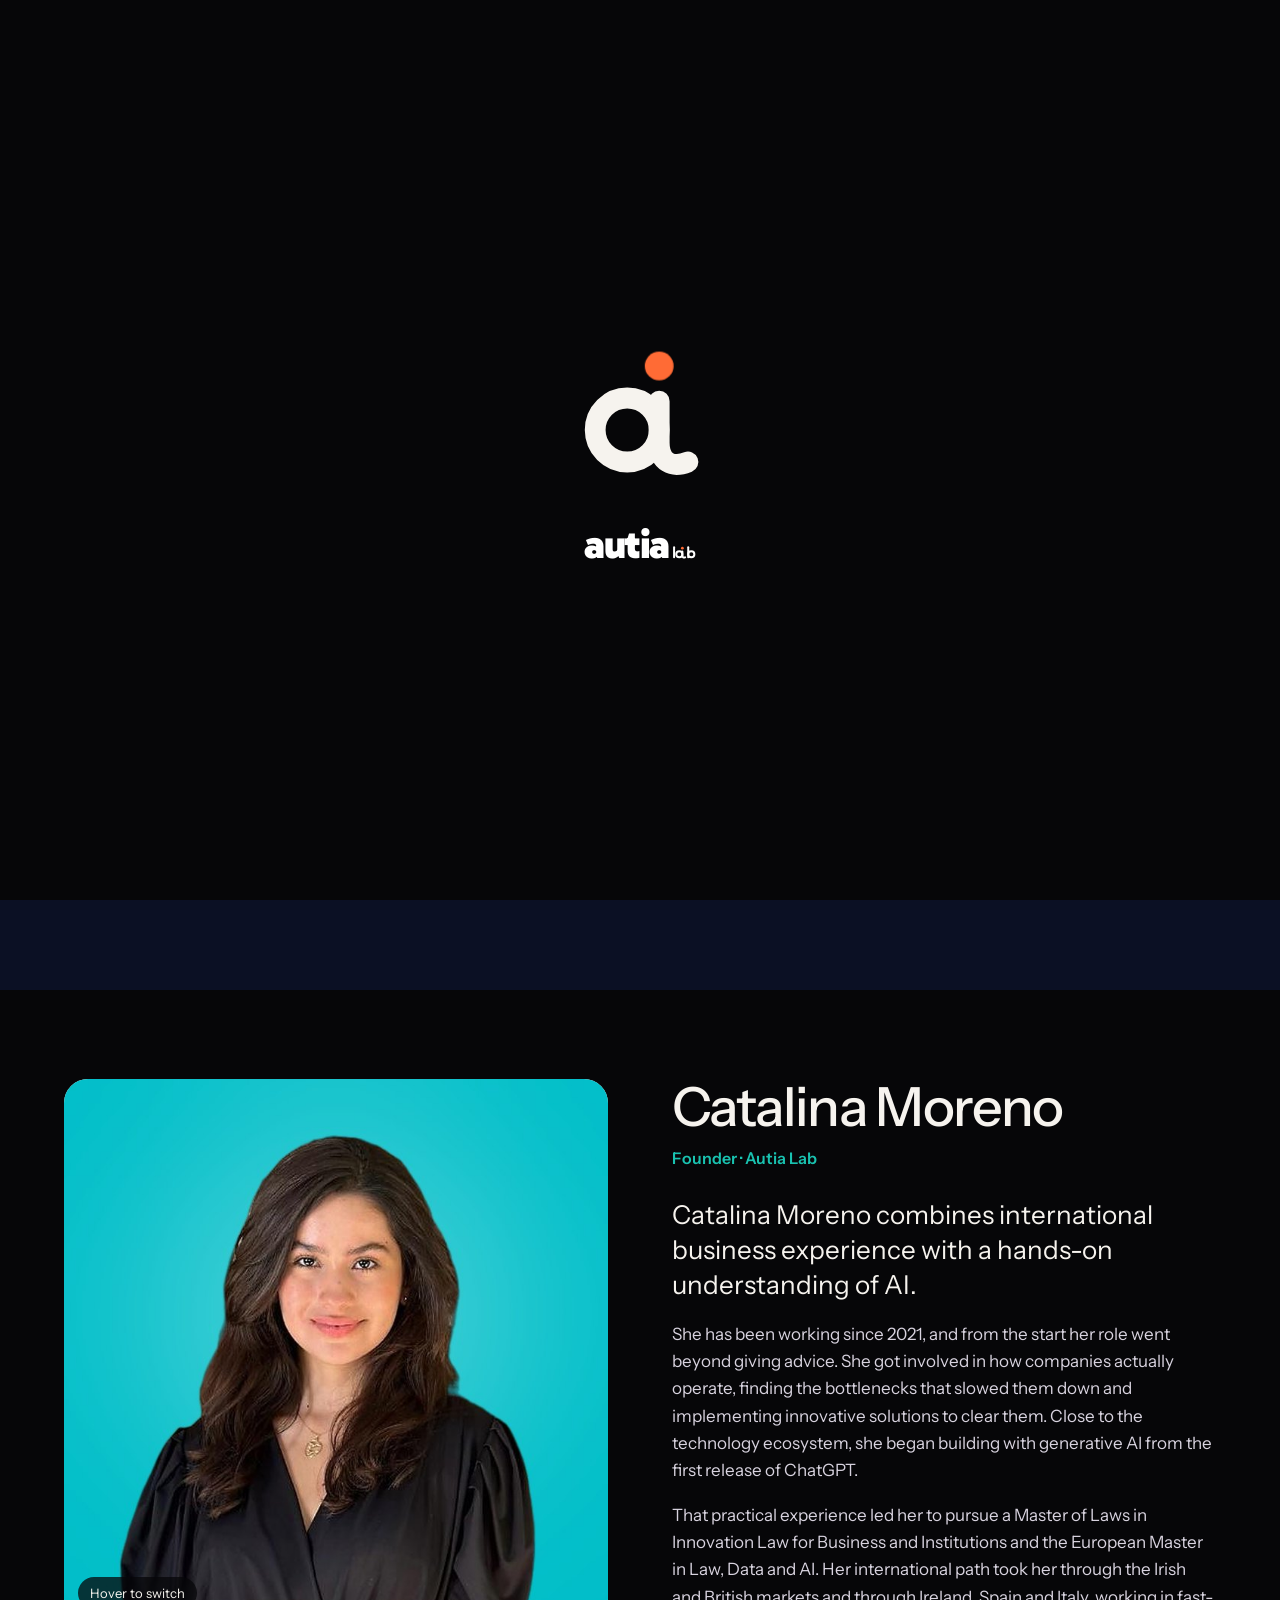
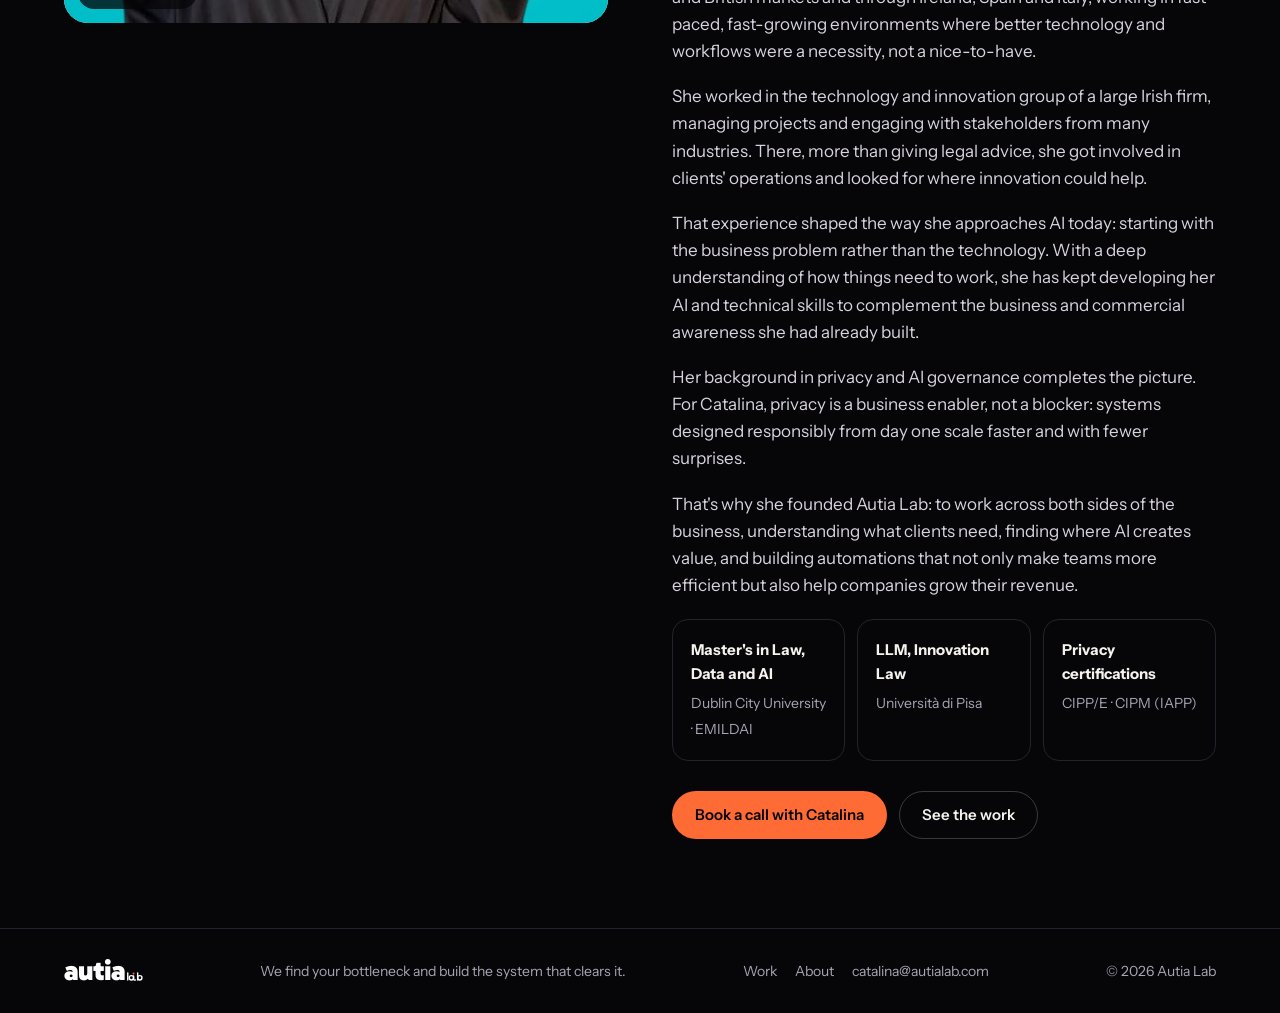
==== about.html @ fc1cb77a "Autia Lab site v2: EN/ES, intro animation, About, Work with 7 demos, testimonials Co-Authored-By: Cl" ====
<!DOCTYPE html>
<html lang="en" data-title-en="About · Autia Lab" data-title-es="Nosotros · Autia Lab">
<head>
<meta charset="utf-8">
<meta name="viewport" content="width=device-width, initial-scale=1">
<title>About · Autia Lab</title>
<meta name="description" content="Catalina Moreno founded Autia Lab to combine business strategy, AI and privacy into systems that help companies operate and grow.">
<meta property="og:title" content="About · Autia Lab"><meta property="og:description" content="Catalina Moreno founded Autia Lab to combine business strategy, AI and privacy into systems that help companies operate and grow."><meta property="og:image" content="https://autialab.com/assets/og.jpg">
<link rel="icon" href="data:image/svg+xml,%3Csvg xmlns='http://www.w3.org/2000/svg' viewBox='0 0 100 100'%3E%3Crect width='100' height='100' rx='22' fill='%23060608'/%3E%3Ccircle cx='42' cy='60' r='20' fill='none' stroke='white' stroke-width='13'/%3E%3Cpath d='M62 42V68C62 80 70 84 80 80' fill='none' stroke='white' stroke-width='13' stroke-linecap='round'/%3E%3Ccircle cx='62' cy='20' r='9' fill='%23FF6B35'/%3E%3C/svg%3E">
<link rel="preconnect" href="https://fonts.googleapis.com"><link rel="preconnect" href="https://fonts.gstatic.com" crossorigin>
<link href="https://fonts.googleapis.com/css2?family=Gabarito:wght@900&family=Instrument+Sans:wght@400;500;600;700&family=Instrument+Serif:ital@0;1&display=swap" rel="stylesheet">
<link rel="stylesheet" href="assets/site.css?v=2">
</head>
<body>
<div id="intro" aria-hidden="true"><div><svg class="iso" viewBox="0 0 100 100" aria-hidden="true"><circle cx="42" cy="60" r="20" fill="none" stroke="#F6F3EE" stroke-width="13"/><path d="M62 42V68C62 80 70 84 80 80" fill="none" stroke="#F6F3EE" stroke-width="13" stroke-linecap="round"/><circle class="node" cx="62" cy="20" r="9" fill="#FF6B35"/></svg><div class="word"><span class="logo" style="font-size:40px">autia<svg viewBox="0 6 148 84" fill="none" stroke-width="13" stroke-linecap="round" aria-hidden="true"><path d="M7 14V80" stroke="currentColor"/><circle cx="41" cy="60" r="20" stroke="currentColor"/><path d="M61 42V68C61 80 69 84 79 80" stroke="currentColor"/><circle cx="61" cy="20" r="9" fill="#FF6B35" stroke="none"/><path d="M99 14V80" stroke="currentColor"/><circle cx="119" cy="60" r="20" stroke="currentColor"/></svg></span></div></div></div>
<div id="chooser" role="dialog" aria-modal="true" aria-labelledby="chT"><div class="choose"><h2 id="chT">Choose your language</h2><p>Elige tu idioma</p><button type="button" data-set="en">English</button><button type="button" data-set="es">Español</button></div></div>
<nav class="top" aria-label="Main"><div class="nav">
<a class="logo" href="index.html" aria-label="Autia Lab home">autia<svg viewBox="0 6 148 84" fill="none" stroke-width="13" stroke-linecap="round" aria-hidden="true"><path d="M7 14V80" stroke="currentColor"/><circle cx="41" cy="60" r="20" stroke="currentColor"/><path d="M61 42V68C61 80 69 84 79 80" stroke="currentColor"/><circle cx="61" cy="20" r="9" fill="#FF6B35" stroke="none"/><path d="M99 14V80" stroke="currentColor"/><circle cx="119" cy="60" r="20" stroke="currentColor"/></svg></a>
<div class="links" id="links">
<a href="work.html"><span data-l="en">Work</span><span data-l="es">Casos</span></a>
<a href="index.html#services"><span data-l="en">Services</span><span data-l="es">Servicios</span></a>
<a href="index.html#process"><span data-l="en">Process</span><span data-l="es">Proceso</span></a>
<a href="about.html" aria-current="page"><span data-l="en">About</span><span data-l="es">Nosotros</span></a>
</div>
<div class="lang" role="group" aria-label="Language"><button type="button" data-set="en" aria-pressed="true">EN</button><button type="button" data-set="es" aria-pressed="false">ES</button></div>
<a class="btn pri" href="index.html#contact" data-book><span data-l="en">Book a call</span><span data-l="es">Agenda una llamada</span></a>
<button class="menu" id="menu" aria-expanded="false" aria-controls="links">Menu</button>
</div></nav>
<header class="band hero" style="padding-bottom:clamp(56px,7vw,110px)">
  <div class="glow" style="opacity:.6"></div><div class="grain"></div>
  <div class="wrap">
    <h1 style="max-width:16ch"><span data-l="en">An intelligent systems <em>studio.</em></span><span data-l="es">Un estudio de sistemas <em>inteligentes.</em></span></h1>
    <div class="tgrid" style="margin-top:40px">
      <p class="lead" style="color:#d8d3df;font-size:19px" data-l="en">Autia Lab helps businesses redesign and scale the way they operate. We identify operational friction, rethink existing processes, and build AI-powered systems that connect people, data, tools and workflows into a better way of working.</p>
      <p class="lead" style="color:#d8d3df;font-size:19px" data-l="es">Autia Lab ayuda a las empresas a rediseñar y escalar su forma de operar. Identificamos la fricción operativa, repensamos los procesos existentes y construimos sistemas con IA que conectan personas, datos, herramientas y procesos en una mejor forma de trabajar.</p>
      <p class="lead" style="font-size:19px" data-l="en">From intelligent agents and workflow automation to data systems and operational infrastructure, we build technology that doesn't just automate tasks. It creates new capacity for businesses to grow.</p>
      <p class="lead" style="font-size:19px" data-l="es">Desde agentes inteligentes y automatización de procesos hasta sistemas de datos e infraestructura operativa, construimos tecnología que no solo automatiza tareas: crea nueva capacidad para que las empresas crezcan.</p>
    </div>
  </div>
</header>

<section class="band trust" aria-labelledby="vt">
  <div class="wrap tgrid" style="align-items:center">
    <h2 id="vt"><span data-l="en">Our <em>vision.</em></span><span data-l="es">Nuestra <em>visión.</em></span></h2>
    <div class="bio" style="color:#d8d3df">
      <p data-l="en">We envision a world where technology doesn't add complexity to business, but removes it.</p>
      <p data-l="es">Imaginamos un mundo donde la tecnología no le agrega complejidad a los negocios, sino que se la quita.</p>
      <p data-l="en">Where repetitive work is handled intelligently, information flows where it's needed, decisions are supported by better systems, and businesses grow without being held back by operational friction. Autia Lab exists to make that future tangible, one business at a time.</p>
      <p data-l="es">Donde el trabajo repetitivo se resuelve de forma inteligente, la información llega a donde se necesita, las decisiones se apoyan en mejores sistemas y las empresas crecen sin que la fricción operativa las frene. Autia Lab existe para hacer ese futuro tangible, una empresa a la vez.</p>
    </div>
  </div>
</section>

<section class="band" aria-labelledby="ct">
  <div class="wrap about2">
    <div class="pin">
      <figure class="portrait" style="margin:0"><img class="ph" src="assets/catalina-photo.jpg" alt="Catalina Moreno, founder of Autia Lab" width="720" height="720"><img class="ht" src="assets/catalina-halftone.jpg" alt="" width="720" height="720"><figcaption data-l="en">Hover to switch</figcaption><figcaption data-l="es">Pasa el cursor</figcaption></figure>
    </div>
    <div>
      <h2 id="ct">Catalina Moreno</h2>
      <p class="role" data-l="en">Founder · Autia Lab</p><p class="role" data-l="es">Fundadora · Autia Lab</p>
      <div class="bio" data-l="en">
        <p>Catalina Moreno combines international business experience with a hands-on understanding of AI.</p>
        <p>She has been working since 2021, and from the start her role went beyond giving advice. She got involved in how companies actually operate, finding the bottlenecks that slowed them down and implementing innovative solutions to clear them. Close to the technology ecosystem, she began building with generative AI from the first release of ChatGPT.</p>
        <p>That practical experience led her to pursue a Master of Laws in Innovation Law for Business and Institutions and the European Master in Law, Data and AI. Her international path took her through the Irish and British markets and through Ireland, Spain and Italy, working in fast-paced, fast-growing environments where better technology and workflows were a necessity, not a nice-to-have.</p>
        <p>She worked in the technology and innovation group of a large Irish firm, managing projects and engaging with stakeholders from many industries. There, more than giving legal advice, she got involved in clients' operations and looked for where innovation could help.</p>
        <p>That experience shaped the way she approaches AI today: starting with the business problem rather than the technology. With a deep understanding of how things need to work, she has kept developing her AI and technical skills to complement the business and commercial awareness she had already built.</p>
        <p>Her background in privacy and AI governance completes the picture. For Catalina, privacy is a business enabler, not a blocker: systems designed responsibly from day one scale faster and with fewer surprises.</p>
        <p>That's why she founded Autia Lab: to work across both sides of the business, understanding what clients need, finding where AI creates value, and building automations that not only make teams more efficient but also help companies grow their revenue.</p>
      </div>
      <div class="bio" data-l="es">
        <p>Catalina Moreno combina experiencia internacional de negocio con un conocimiento práctico de la IA.</p>
        <p>Trabaja desde 2021 y desde el principio su rol fue más allá de asesorar. Se involucró en cómo operan realmente las empresas, encontrando los cuellos de botella que las frenaban e implementando soluciones innovadoras para destaparlos. Cerca del ecosistema tecnológico, empezó a construir con IA generativa desde el primer lanzamiento de ChatGPT.</p>
        <p>Esa experiencia práctica la llevó a cursar un Máster en Derecho de la Innovación para Empresas e Instituciones y el Máster Europeo en Derecho, Datos e IA. Su camino internacional la llevó por los mercados irlandés y británico, y por Irlanda, España e Italia, trabajando en entornos de crecimiento acelerado donde mejorar la tecnología y los procesos era una necesidad, no un lujo.</p>
        <p>Trabajó en el grupo de tecnología e innovación de una gran firma irlandesa, gestionando proyectos y trabajando con personas de muchas industrias. Allí, más que dar asesoría legal, se involucró en la operación de los clientes y buscó dónde la innovación podía ayudar.</p>
        <p>Esa experiencia definió cómo entiende la IA hoy: empezar por el problema del negocio, no por la tecnología. Con un conocimiento profundo de cómo deben funcionar las cosas, ha seguido desarrollando sus habilidades técnicas y de IA para complementar la visión de negocio que ya había construido.</p>
        <p>Su formación en privacidad y gobierno de la IA completa el cuadro. Para Catalina, la privacidad impulsa el negocio, no lo bloquea: los sistemas diseñados con responsabilidad desde el día uno escalan más rápido y con menos sorpresas.</p>
        <p>Por eso fundó Autia Lab: para trabajar en los dos lados del negocio, entendiendo lo que necesitan sus clientes, encontrando dónde la IA crea valor y construyendo automatizaciones que no solo hacen más eficientes a los equipos, sino que también ayudan a las empresas a aumentar sus ingresos.</p>
      </div>
      <div class="facts">
        <div class="fact"><b data-l="en">Master's in Law, Data and AI</b><b data-l="es">Máster en Derecho, Datos e IA</b><span>Dublin City University · EMILDAI</span></div>
        <div class="fact"><b data-l="en">LLM, Innovation Law</b><b data-l="es">LLM, Derecho de la Innovación</b><span>Università di Pisa</span></div>
        <div class="fact"><b data-l="en">Privacy certifications</b><b data-l="es">Certificaciones en privacidad</b><span>CIPP/E · CIPM (IAPP)</span></div>
      </div>
      <div class="ctas" style="margin-top:30px"><a class="btn pri" href="index.html#contact" data-book><span data-l="en">Book a call with Catalina</span><span data-l="es">Agenda una llamada con Catalina</span></a><a class="btn ghost" href="work.html"><span data-l="en">See the work</span><span data-l="es">Ver los casos</span></a></div>
    </div>
  </div>
</section>

<footer><div class="foot">
<a class="logo" href="index.html" aria-label="Autia Lab" style="font-size:28px">autia<svg viewBox="0 6 148 84" fill="none" stroke-width="13" stroke-linecap="round" aria-hidden="true"><path d="M7 14V80" stroke="currentColor"/><circle cx="41" cy="60" r="20" stroke="currentColor"/><path d="M61 42V68C61 80 69 84 79 80" stroke="currentColor"/><circle cx="61" cy="20" r="9" fill="#FF6B35" stroke="none"/><path d="M99 14V80" stroke="currentColor"/><circle cx="119" cy="60" r="20" stroke="currentColor"/></svg></a>
<span data-l="en">We find your bottleneck and build the system that clears it.</span><span data-l="es">Encontramos tu cuello de botella y construimos el sistema que lo destapa.</span>
<nav aria-label="Footer"><a href="work.html"><span data-l="en">Work</span><span data-l="es">Casos</span></a><a href="about.html"><span data-l="en">About</span><span data-l="es">Nosotros</span></a><a href="mailto:catalina@autialab.com">catalina@autialab.com</a></nav>
<span>© <span class="yr">2026</span> Autia Lab</span>
</div></footer>
<script src="assets/site.js?v=2"></script>
</body>
</html>
---- assets/site.css ----
/* VOICE occasion: a studio site that sells one promise, calm and exact
   IDEA the bottleneck: work piles up at a narrow neck, the Autia system clears it
   PICTURE live flow of tasks through a neck (home), halftone portrait (about), live demos (work)
   COLOUR ink black #060608 ground, solar orange #FF6B35 lead, amber, teal, cream
   TYPE Instrument Sans + Instrument Serif italic for key words; Gabarito only in the logo
   LAYOUT wide editorial bands; phone stacks title, picture, controls */
:root{color-scheme:dark;--bg:#060608;--ink:#F6F3EE;--mute:#A9A4B5;--line:#24222c;--panel:#0e0d14;--org:#FF6B35;--amb:#FFB547;--teal:#19C2B0;--coral:#FF3D6E;--night:#0B1024;--cream:#F6F3EE}
*{box-sizing:border-box;min-width:0}
html{scroll-behavior:smooth;scroll-padding-top:76px}
body{margin:0;background:var(--bg);color:var(--ink);font:16px/1.6 'Instrument Sans',Inter,system-ui,sans-serif;overflow-x:clip}
html[lang=es] [data-l=en],html[lang=en] [data-l=es]{display:none!important}
h1,h2,h3{font-family:'Instrument Sans',Inter,sans-serif;letter-spacing:-.03em;line-height:1.05;margin:0;text-wrap:balance}
h2{font-size:clamp(34px,4.4vw,54px);font-weight:500}
h3{font-size:21px;font-weight:600}
h1 em,h2 em,.big em,.serif{font-family:'Instrument Serif',Georgia,serif;font-style:italic;font-weight:400;letter-spacing:-.01em}
p{margin:0}
a{color:inherit}
img{max-width:100%;display:block}
.band{padding:clamp(56px,7vw,110px) max(5vw,16px)}
.wrap{max-width:1240px;margin:0 auto}
.lead{color:var(--mute);font-size:17px;max-width:62ch}
.head{display:grid;grid-template-columns:minmax(0,1.1fr) minmax(0,1fr);gap:24px 48px;align-items:end;margin-bottom:44px}
.btn{display:inline-flex;align-items:center;gap:10px;min-height:48px;padding:0 22px;border-radius:999px;font:600 15px 'Instrument Sans',Inter,sans-serif;text-decoration:none;border:1px solid transparent;cursor:pointer;transition:transform .2s,background .2s}
.btn:hover{transform:translateY(-1px)}
:focus-visible{outline:2px solid var(--amb);outline-offset:3px}
.pri{background:var(--org);color:#060608}
.pri:hover{background:#ff8455}
.ghost{border-color:#3a3744;color:var(--ink);background:transparent}
.ghost:hover{border-color:var(--ink)}
.link{color:var(--ink);font-weight:600;text-decoration:underline;text-decoration-color:var(--org);text-underline-offset:5px;text-decoration-thickness:2px}
/* logo (proportions from the brand file) */
.logo{display:inline-block;text-decoration:none;font:900 34px/1 Gabarito,sans-serif;letter-spacing:-.04em;color:#fff;white-space:nowrap}
.logo svg{width:.569em;height:.323em;vertical-align:-.0135em;margin-left:.11em;overflow:visible}
/* nav */
nav.top{position:sticky;top:0;z-index:20;background:color-mix(in srgb,var(--bg) 82%,transparent);backdrop-filter:blur(12px);border-bottom:1px solid var(--line)}
.nav{max-width:1240px;margin:0 auto;display:flex;align-items:center;gap:24px;padding:12px max(5vw,16px)}
.links{display:flex;gap:24px;margin-left:auto}
.links a{text-decoration:none;color:var(--mute);font-size:15px}
.links a:hover,.links a[aria-current=page]{color:var(--ink)}
.lang{display:inline-flex;border:1px solid #3a3744;border-radius:999px;padding:3px}
.lang button{min-height:34px;min-width:40px;border:0;border-radius:999px;background:none;color:var(--mute);font:600 13px 'Instrument Sans',sans-serif;cursor:pointer}
.lang button[aria-pressed=true]{background:var(--ink);color:#060608}
.nav .btn{min-height:42px;padding:0 18px}
.menu{display:none;background:none;border:1px solid #3a3744;color:var(--ink);border-radius:999px;min-height:44px;padding:0 16px;font:600 14px 'Instrument Sans',sans-serif}
/* intro */
#intro{position:fixed;inset:0;z-index:100;background:var(--bg);display:grid;place-items:center;transition:opacity .45s,visibility .45s}
#intro.done{opacity:0;visibility:hidden}
#intro .iso{width:min(160px,34vw);height:auto;overflow:visible}
#intro .node{animation:drop 1.25s cubic-bezier(.3,0,.5,1) both;transform-box:fill-box;transform-origin:50% 100%}
#intro .word{margin-top:22px;opacity:0;animation:fade .5s .95s forwards;text-align:center}
@keyframes drop{0%{transform:translateY(-260%)}34%{transform:translateY(72%) scale(1.25,.75)}46%{transform:translateY(-95%) scale(.95,1.05)}60%{transform:translateY(72%) scale(1.15,.85)}70%{transform:translateY(-28%)}80%{transform:translateY(72%) scale(1.06,.94)}100%{transform:translateY(0) scale(1)}}
@keyframes fade{to{opacity:1}}
/* language chooser */
#chooser{position:fixed;inset:0;z-index:90;display:none;place-items:center;background:rgba(6,6,8,.72);backdrop-filter:blur(6px);padding:16px}
#chooser.show{display:grid}
.choose{width:min(440px,100%);background:var(--cream);color:#060608;border-radius:24px;padding:30px 26px 26px;text-align:center}
.choose h2{font-size:30px}
.choose p{color:#4a4655;margin:6px 0 20px}
.choose button{display:block;width:100%;min-height:56px;margin-top:10px;border-radius:999px;border:0;background:#060608;color:var(--cream);font:600 18px 'Instrument Sans',sans-serif;cursor:pointer}
.choose button:hover{background:var(--org);color:#060608}
/* hero */
.hero{position:relative;overflow:hidden;padding-top:clamp(44px,6vw,84px);padding-bottom:0}
.glow{position:absolute;inset:-10% -10% auto;height:120%;pointer-events:none;background:radial-gradient(42% 38% at 72% 42%,rgba(255,107,53,.55),transparent 70%),radial-gradient(30% 30% at 58% 60%,rgba(255,61,110,.28),transparent 70%),radial-gradient(34% 30% at 86% 24%,rgba(255,181,71,.32),transparent 70%),radial-gradient(40% 40% at 20% 90%,rgba(11,16,36,.9),transparent 70%);filter:blur(10px)}
.grain{position:absolute;inset:0;pointer-events:none;opacity:.22;mix-blend-mode:overlay;background-image:url("data:image/svg+xml,%3Csvg xmlns='http://www.w3.org/2000/svg' width='160' height='160'%3E%3Cfilter id='n'%3E%3CfeTurbulence type='fractalNoise' baseFrequency='.9' numOctaves='2' stitchTiles='stitch'/%3E%3C/filter%3E%3Crect width='100%25' height='100%25' filter='url(%23n)'/%3E%3C/svg%3E")}
.hero .wrap{position:relative}
.hgrid{display:grid;grid-template-columns:minmax(0,1.2fr) minmax(0,.8fr);gap:28px 56px;align-items:end}
.hero h1{font-size:clamp(42px,6vw,80px);font-weight:500;letter-spacing:-.035em;line-height:1.02}
.hero h1 em.o{color:var(--org)}
.hero .lead{color:#d8d3df;margin-bottom:26px}
.ctas{display:flex;flex-wrap:wrap;gap:12px}
.stage{position:relative;margin-top:clamp(28px,4vw,48px);border:1px solid #2b2833;border-radius:22px;background:rgba(6,6,8,.55);overflow:hidden}
.fig{position:relative;height:clamp(250px,30vw,360px)}
.fig canvas{position:absolute;inset:0;width:100%;height:100%}
.bar{display:flex;flex-wrap:wrap;align-items:center;justify-content:space-between;gap:12px;padding:14px 18px;border-top:1px solid #2b2833}
.bar p{color:var(--mute);font-size:14px}
.bar b{color:var(--ink);font-weight:600}
.toggle{display:inline-flex;padding:4px;border-radius:999px;background:#15131b;border:1px solid #2b2833}
.toggle button{min-height:38px;padding:0 16px;border-radius:999px;border:0;background:none;color:var(--mute);font:600 14px 'Instrument Sans',sans-serif;cursor:pointer}
.toggle button[aria-pressed=true]{background:var(--ink);color:#060608}
.stats{display:grid;grid-template-columns:repeat(2,minmax(0,1fr));border-top:1px solid var(--line);margin-top:clamp(36px,5vw,64px)}
.stat{padding:28px 22px 32px 0;display:flex;align-items:baseline;gap:20px;flex-wrap:wrap}
.stat+.stat{padding-left:28px;border-left:1px solid var(--line)}
.num{font:500 clamp(48px,6vw,84px)/1 'Instrument Sans',sans-serif;letter-spacing:-.04em;color:var(--org);white-space:nowrap}
.stat p{color:var(--mute);font-size:16px;max-width:26ch}
.stat b{color:var(--ink);font-weight:600}
/* example cards (home teaser) */
.feat{display:grid;grid-template-columns:repeat(3,minmax(0,1fr));gap:16px}
.fc{display:flex;flex-direction:column;gap:12px;padding:26px;border:1px solid var(--line);border-radius:20px;background:var(--panel);text-decoration:none;transition:border-color .2s,transform .2s}
.fc:hover{border-color:var(--org);transform:translateY(-2px)}
.fc .k{font:500 clamp(36px,3.6vw,48px)/1 'Instrument Sans',sans-serif;letter-spacing:-.03em;color:var(--amb)}
.fc .who{font-size:14px;color:var(--teal);font-weight:600}
.fc p{color:var(--mute);font-size:15px}
.fc .go{margin-top:auto;padding-top:10px;font-weight:600;font-size:15px}
.fc .go::after{content:" →";color:var(--org)}
/* testimonials */
.msgs{columns:2 340px;column-gap:28px}
.msg{break-inside:avoid;display:flex;gap:12px;align-items:flex-start;margin:0 0 18px}
.msg .av{flex:none;width:40px;height:40px;border-radius:50%;background:radial-gradient(circle at 50% 38%,#d8cfc4 0 7px,transparent 7.5px),radial-gradient(ellipse 13px 9px at 50% 92%,#d8cfc4 0 100%,transparent 100%) #3a3542}
.msg blockquote{margin:0;padding:14px 18px;border-radius:4px 18px 18px 18px;background:var(--cream);color:#1b1a20;font-size:17px;line-height:1.45;box-shadow:0 6px 20px rgba(0,0,0,.25)}
.msg:nth-child(3n+2) blockquote{background:#fff4ea}
/* services */
.svc{display:grid;grid-template-columns:minmax(0,.8fr) minmax(0,1.2fr);border:1px solid var(--line);border-radius:20px;overflow:hidden;background:var(--panel)}
.tabs{display:flex;flex-direction:column;border-right:1px solid var(--line)}
.tabs button{display:flex;justify-content:space-between;align-items:center;gap:12px;text-align:left;min-height:64px;padding:16px 22px;background:none;border:0;border-bottom:1px solid var(--line);color:var(--mute);font:600 17px 'Instrument Sans',sans-serif;cursor:pointer}
.tabs button:last-child{border-bottom:0}
.tabs button[aria-selected=true]{color:var(--ink);background:#15131b}
.tabs button[aria-selected=true]::after{content:"";width:10px;height:10px;border-radius:50%;background:var(--org);flex:none}
.pane{padding:clamp(24px,3vw,40px)}
.pane h3{font-size:clamp(24px,2.6vw,32px);margin-bottom:10px}
.pane>p{color:var(--mute);max-width:52ch}
.chips{display:flex;flex-wrap:wrap;gap:10px;margin-top:24px}
.chip{padding:9px 14px;border:1px solid #33303c;border-radius:999px;font-size:15px;color:#e6e1ea}
.mini{margin-top:30px;display:flex;align-items:center;flex-wrap:wrap;gap:8px;font-size:14px;color:var(--mute)}
.mini span{padding:6px 12px;border-radius:8px;background:#1a1822;color:var(--ink)}
.mini i{font-style:normal;color:var(--org)}
/* process */
.proc{display:grid;grid-template-columns:repeat(4,minmax(0,1fr));gap:18px;position:relative}
.proc::before{content:"";position:absolute;left:12px;right:12px;top:23px;height:2px;background:linear-gradient(90deg,var(--org),var(--amb),var(--teal))}
.st{position:relative;padding-top:64px}
.st .n{position:absolute;top:0;left:0;width:48px;height:48px;border-radius:50%;background:var(--bg);border:2px solid var(--org);display:grid;place-items:center;font:600 15px 'Instrument Sans',sans-serif}
.st h3{margin-bottom:8px;font-size:24px}
.st p{color:var(--mute);font-size:15px}
/* trust */
.trust{background:var(--night)}
.tgrid,.eco,.about2,.cgrid{display:grid;grid-template-columns:minmax(0,1fr) minmax(0,1fr);gap:clamp(28px,5vw,72px);align-items:start}
.inds{display:grid;grid-template-columns:repeat(2,minmax(0,1fr));gap:12px;margin-top:28px}
.ind{padding:20px;border-radius:16px;background:rgba(255,255,255,.04);border:1px solid rgba(255,255,255,.08)}
.ind h3{font-size:19px;margin-bottom:6px}
.ind p{color:#b9b6cc;font-size:14px}
.creds{list-style:none;margin:28px 0 0;padding:0;border-top:1px solid rgba(255,255,255,.1)}
.creds li{display:flex;justify-content:space-between;gap:16px;padding:14px 0;border-bottom:1px solid rgba(255,255,255,.1);font-size:15px}
.creds span{color:#b9b6cc;text-align:right}
/* stack */
.eco{align-items:center}
.ecofig{position:relative;height:420px}
.ecofig svg{position:absolute;inset:0;width:100%;height:100%}
svg text{paint-order:stroke;stroke:var(--bg);stroke-width:5px}
/* founder teaser + about page portrait */
.portrait{position:relative;aspect-ratio:1;border-radius:24px;overflow:hidden;background:var(--cream)}
.portrait img{position:absolute;inset:0;width:100%;height:100%;object-fit:cover;transition:opacity .9s ease}
.portrait .ht{opacity:0}
.portrait.swap .ht{opacity:1}
.portrait.swap .ph{opacity:0}
.portrait figcaption{position:absolute;left:14px;bottom:14px;padding:6px 12px;border-radius:999px;background:rgba(6,6,8,.75);color:var(--cream);font-size:13px}
.bio{display:flex;flex-direction:column;gap:18px;color:#d8d3df;font-size:17px;max-width:66ch}
.bio p:first-child{font-size:clamp(21px,2.2vw,26px);line-height:1.35;color:var(--ink)}
.role{color:var(--teal);font-weight:600;font-size:16px;margin:10px 0 26px}
.facts{display:grid;grid-template-columns:repeat(3,minmax(0,1fr));gap:12px;margin-top:20px}
.fact{padding:18px;border:1px solid var(--line);border-radius:16px}
.fact b{display:block;font-size:15px;margin-bottom:4px}
.fact span{color:var(--mute);font-size:14px}
@media(min-width:981px){.pin{position:sticky;top:96px}}
/* work page */
.ex{display:grid;grid-template-columns:minmax(0,1fr) minmax(0,1.05fr);gap:clamp(24px,4vw,56px);padding:clamp(40px,5vw,64px) 0;border-top:1px solid var(--line);align-items:start}
.ex .k{font:500 clamp(56px,7vw,96px)/.95 'Instrument Sans',sans-serif;letter-spacing:-.04em;color:var(--org)}
.ex h2{font-size:clamp(26px,3vw,36px);margin:12px 0 14px}
.ex .who{color:var(--teal);font-weight:600;font-size:15px}
.ex .lead{margin-bottom:22px}
.iconrow{display:grid;grid-template-columns:repeat(4,minmax(0,1fr));gap:10px;margin:22px 0}
.ic{padding:12px;border:1px solid var(--line);border-radius:14px}
.ic small{display:block;font-size:12px;color:var(--mute);font-weight:600;margin-bottom:6px}
.ic div{font-size:14px;line-height:1.35}
details.full{border-top:1px solid var(--line);padding-top:14px}
details.full summary{cursor:pointer;font-weight:600;font-size:16px;list-style:none;min-height:44px;display:flex;align-items:center;gap:10px}
details.full summary::after{content:"+";color:var(--org);font-size:22px;line-height:1}
details.full[open] summary::after{content:"−"}
details.full summary::-webkit-details-marker{display:none}
.full h3{font-size:17px;margin:18px 0 6px;color:var(--amb)}
.full p,.full li{color:#d8d3df;font-size:16px}
.full ul{margin:0;padding-left:18px}
.full .role-ai{margin-top:18px;padding:14px 16px;border-radius:12px;background:#15110f;border:1px solid #3a2418;font-size:15px}
.demo{display:block;text-decoration:none;border-radius:22px;overflow:hidden;border:1px solid #2b2833;background:linear-gradient(160deg,#1a0f0b,#0a0a0f);position:relative}
.demo .cv{display:grid;grid-template-columns:minmax(0,.9fr) minmax(0,1.1fr);min-height:330px}
.demo .side{background:#3a1d10;padding:24px;display:flex;flex-direction:column;gap:14px}
.demo .side b{font:500 clamp(22px,2.2vw,28px)/1.1 'Instrument Sans',sans-serif;letter-spacing:-.02em}
.demo .side b em{color:var(--amb)}
.demo .tag{align-self:flex-start;padding:10px 14px;border-radius:12px;background:var(--org);color:#060608;font-weight:600;font-size:14px}
.demo .shot{padding:18px;display:flex;align-items:center}
.demo .play{position:absolute;right:18px;bottom:18px;width:64px;height:64px;border-radius:50%;background:var(--cream);display:grid;place-items:center;box-shadow:0 0 0 6px rgba(246,243,238,.15);transition:transform .2s}
.demo:hover .play{transform:scale(1.08)}
.demo .play::before{content:"";border-left:18px solid #060608;border-top:11px solid transparent;border-bottom:11px solid transparent;margin-left:5px}
.demo-note{color:var(--mute);font-size:13px;margin-top:10px}
.ui{width:100%;border-radius:12px;background:#f6f3ee;color:#1b1a20;padding:12px;font-size:12px;line-height:1.35;box-shadow:0 10px 30px rgba(0,0,0,.4)}
.ui .r{display:flex;justify-content:space-between;gap:8px;padding:7px 8px;border-radius:8px;background:#fff;margin-top:6px}
.ui .r b{font-weight:600}
.ui .ok{color:#0f7a6e;font-weight:600}
.ui .warn{color:#c2410c;font-weight:600}
.ui .bub{max-width:80%;padding:7px 10px;border-radius:12px;margin-top:6px;background:#fff}
.ui .me{margin-left:auto;background:#dcf8c6}
/* contact */
.contact{position:relative;overflow:hidden}
.contact .glow{inset:auto -20% -40% 30%;height:110%}
.cgrid{position:relative}
form{display:grid;gap:14px;padding:clamp(22px,3vw,34px);border-radius:20px;background:rgba(14,13,20,.88);border:1px solid #2b2833}
.row{display:grid;grid-template-columns:minmax(0,1fr) minmax(0,1fr);gap:14px}
label{display:grid;gap:6px;font-size:14px;color:var(--mute)}
input,select,textarea{font:16px 'Instrument Sans',Inter,sans-serif;color:var(--ink);background:#0a090e;border:1px solid #3a3744;border-radius:12px;padding:12px 14px;min-height:48px;width:100%}
textarea{min-height:110px;resize:vertical}
.ok{display:none;padding:16px;border-radius:12px;background:#14231f;border:1px solid #1d5a50;font-size:15px}
.ok.show{display:block}
.ok a{color:var(--teal)}
.direct{margin-top:26px;display:flex;flex-direction:column;gap:6px;color:var(--mute);font-size:15px}
.direct a{color:var(--ink);font-weight:600}
footer{border-top:1px solid var(--line);padding:28px max(5vw,16px)}
.foot{max-width:1240px;margin:0 auto;display:flex;flex-wrap:wrap;gap:16px;align-items:center;justify-content:space-between;color:var(--mute);font-size:14px}
.foot nav{display:flex;gap:18px;flex-wrap:wrap}
.foot a{text-decoration:none}
@media(max-width:980px){.links,.nav>.btn{display:none}.menu{display:inline-flex;align-items:center;margin-left:auto}.links.open{display:flex;position:absolute;top:100%;left:0;right:0;flex-direction:column;gap:0;background:var(--bg);border-bottom:1px solid var(--line);padding:8px max(5vw,16px)}.links.open a{padding:12px 0;font-size:17px}.hgrid,.head,.tgrid,.eco,.about2,.cgrid,.ex{grid-template-columns:minmax(0,1fr)}.feat{grid-template-columns:minmax(0,1fr)}.proc{grid-template-columns:repeat(2,minmax(0,1fr));row-gap:36px}.proc::before{display:none}}
@media(max-width:640px){.svc,.row,.inds,.facts,.stats{grid-template-columns:minmax(0,1fr)}.stat+.stat{padding-left:0;border-left:0;border-top:1px solid var(--line)}.tabs{flex-direction:row;overflow-x:auto;border-right:0;border-bottom:1px solid var(--line)}.tabs button{flex:none;border-bottom:0;border-right:1px solid var(--line);min-height:56px;font-size:15px}.tabs button[aria-selected=true]::after{display:none}.proc{grid-template-columns:minmax(0,1fr)}.ecofig{height:340px}.bar{flex-direction:column;align-items:flex-start}.iconrow{grid-template-columns:repeat(2,minmax(0,1fr))}.demo .cv{grid-template-columns:minmax(0,1fr)}.demo .play{top:18px;bottom:auto;width:54px;height:54px}.logo{font-size:28px}}
@media(prefers-reduced-motion:reduce){html{scroll-behavior:auto}.btn,.portrait img{transition:none}#intro .node,#intro .word{animation:none;opacity:1}}
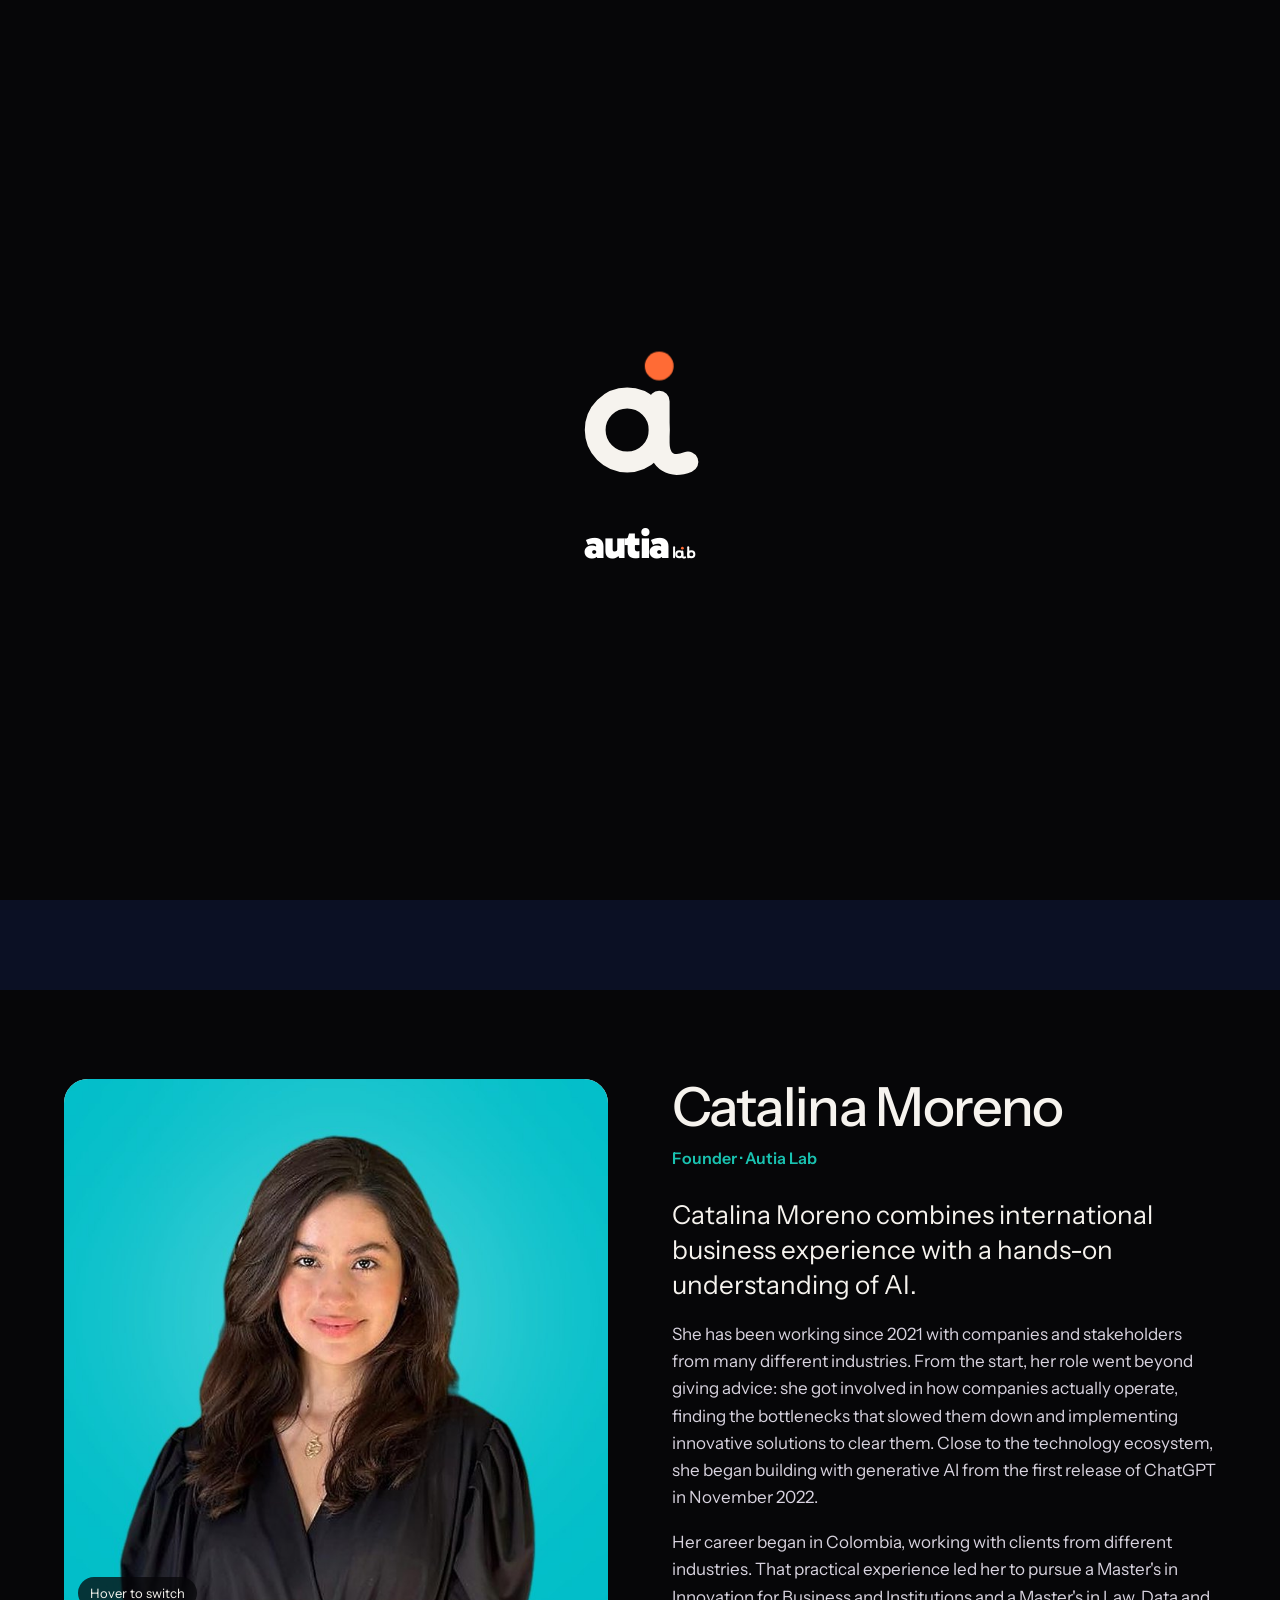
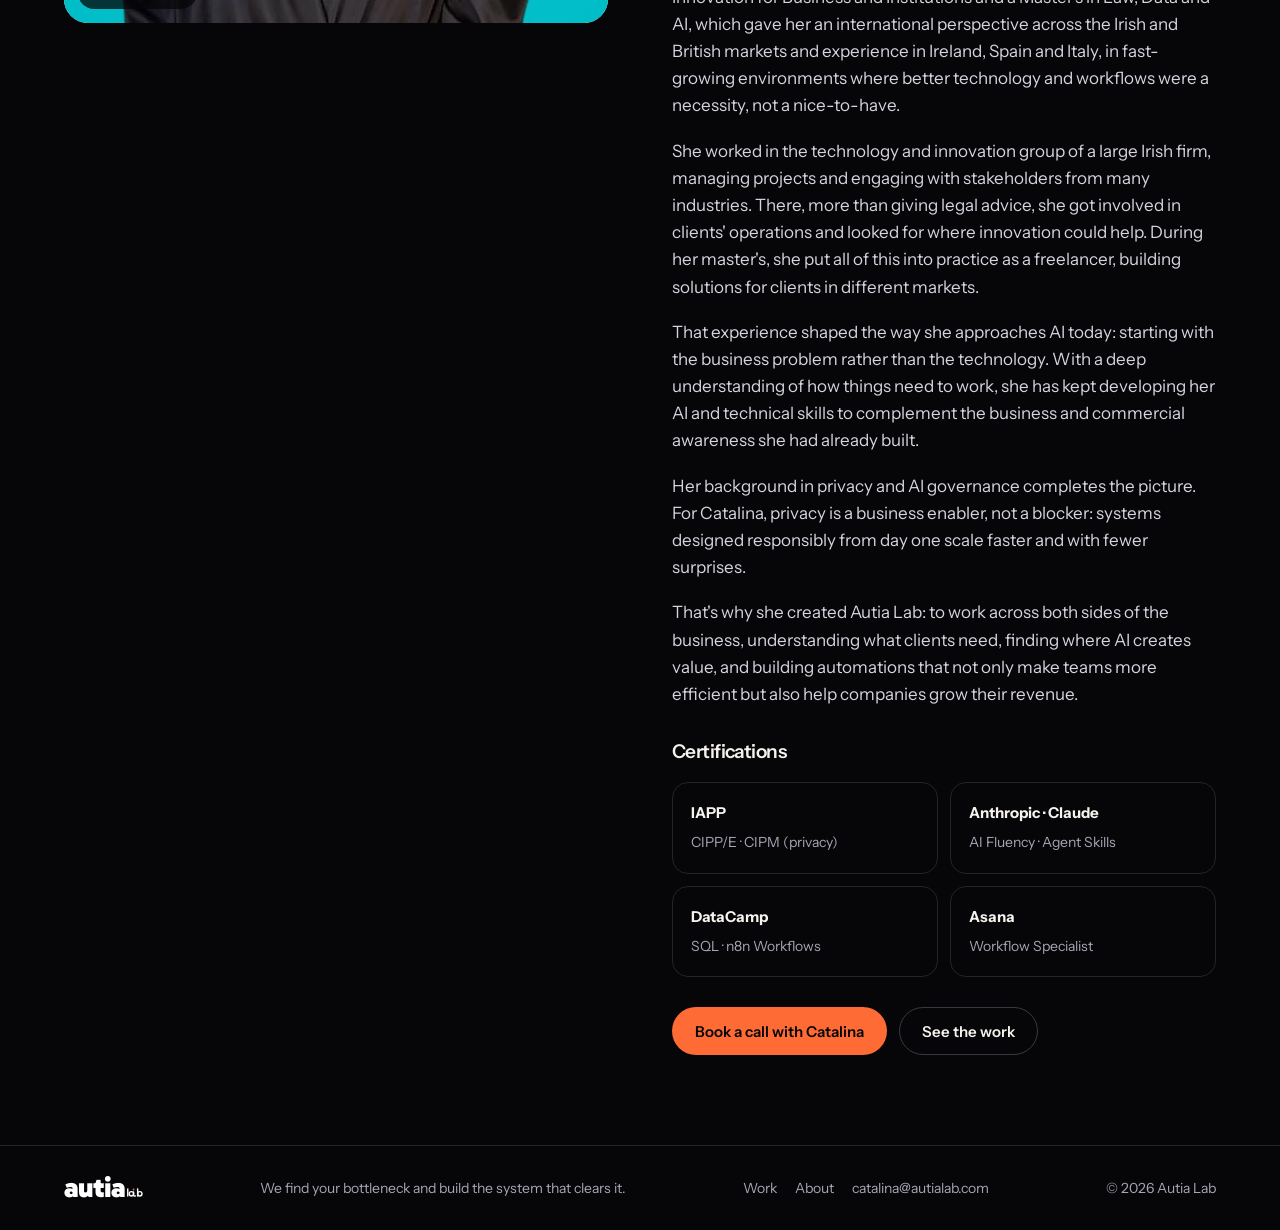
==== commit 162098e4: "About: new bio, certifications, isotype; home: 3 stats Co-Authored-By: Claude Opus 5.5 <noreply@anth" ====
--- a/about.html
+++ b/about.html
@@ -9,7 +9,7 @@
 <link rel="icon" href="data:image/svg+xml,%3Csvg xmlns='http://www.w3.org/2000/svg' viewBox='0 0 100 100'%3E%3Crect width='100' height='100' rx='22' fill='%23060608'/%3E%3Ccircle cx='42' cy='60' r='20' fill='none' stroke='white' stroke-width='13'/%3E%3Cpath d='M62 42V68C62 80 70 84 80 80' fill='none' stroke='white' stroke-width='13' stroke-linecap='round'/%3E%3Ccircle cx='62' cy='20' r='9' fill='%23FF6B35'/%3E%3C/svg%3E">
 <link rel="preconnect" href="https://fonts.googleapis.com"><link rel="preconnect" href="https://fonts.gstatic.com" crossorigin>
 <link href="https://fonts.googleapis.com/css2?family=Gabarito:wght@900&family=Instrument+Sans:wght@400;500;600;700&family=Instrument+Serif:ital@0;1&display=swap" rel="stylesheet">
-<link rel="stylesheet" href="assets/site.css?v=2">
+<link rel="stylesheet" href="assets/site.css?v=3">
 </head>
 <body>
 <div id="intro" aria-hidden="true"><div><svg class="iso" viewBox="0 0 100 100" aria-hidden="true"><circle cx="42" cy="60" r="20" fill="none" stroke="#F6F3EE" stroke-width="13"/><path d="M62 42V68C62 80 70 84 80 80" fill="none" stroke="#F6F3EE" stroke-width="13" stroke-linecap="round"/><circle class="node" cx="62" cy="20" r="9" fill="#FF6B35"/></svg><div class="word"><span class="logo" style="font-size:40px">autia<svg viewBox="0 6 148 84" fill="none" stroke-width="13" stroke-linecap="round" aria-hidden="true"><path d="M7 14V80" stroke="currentColor"/><circle cx="41" cy="60" r="20" stroke="currentColor"/><path d="M61 42V68C61 80 69 84 79 80" stroke="currentColor"/><circle cx="61" cy="20" r="9" fill="#FF6B35" stroke="none"/><path d="M99 14V80" stroke="currentColor"/><circle cx="119" cy="60" r="20" stroke="currentColor"/></svg></span></div></div></div>
@@ -29,7 +29,7 @@
 <header class="band hero" style="padding-bottom:clamp(56px,7vw,110px)">
   <div class="glow" style="opacity:.6"></div><div class="grain"></div>
   <div class="wrap">
-    <h1 style="max-width:16ch"><span data-l="en">An intelligent systems <em>studio.</em></span><span data-l="es">Un estudio de sistemas <em>inteligentes.</em></span></h1>
+    <div style="display:flex;align-items:flex-end;gap:clamp(20px,3vw,40px);flex-wrap:wrap"><svg class="isomark" viewBox="0 0 100 100" aria-hidden="true"><circle cx="42" cy="60" r="20" fill="none" stroke="#F6F3EE" stroke-width="13"/><path d="M62 42V68C62 80 70 84 80 80" fill="none" stroke="#F6F3EE" stroke-width="13" stroke-linecap="round"/><circle class="node" cx="62" cy="20" r="9" fill="#FF6B35"/></svg><h1 style="max-width:16ch"><span data-l="en">An intelligent systems <em>studio.</em></span><span data-l="es">Un estudio de sistemas <em>inteligentes.</em></span></h1></div>
     <div class="tgrid" style="margin-top:40px">
       <p class="lead" style="color:#d8d3df;font-size:19px" data-l="en">Autia Lab helps businesses redesign and scale the way they operate. We identify operational friction, rethink existing processes, and build AI-powered systems that connect people, data, tools and workflows into a better way of working.</p>
       <p class="lead" style="color:#d8d3df;font-size:19px" data-l="es">Autia Lab ayuda a las empresas a rediseñar y escalar su forma de operar. Identificamos la fricción operativa, repensamos los procesos existentes y construimos sistemas con IA que conectan personas, datos, herramientas y procesos en una mejor forma de trabajar.</p>
@@ -41,7 +41,7 @@
 
 <section class="band trust" aria-labelledby="vt">
   <div class="wrap tgrid" style="align-items:center">
-    <h2 id="vt"><span data-l="en">Our <em>vision.</em></span><span data-l="es">Nuestra <em>visión.</em></span></h2>
+    <div style="display:flex;flex-direction:column;gap:24px"><svg class="isomark" style="width:clamp(70px,8vw,110px)" viewBox="0 0 100 100" aria-hidden="true"><circle cx="42" cy="60" r="20" fill="none" stroke="#F6F3EE" stroke-width="13"/><path d="M62 42V68C62 80 70 84 80 80" fill="none" stroke="#F6F3EE" stroke-width="13" stroke-linecap="round"/><circle class="node" cx="62" cy="20" r="9" fill="#FF6B35"/></svg><h2 id="vt"><span data-l="en">Our <em>vision.</em></span><span data-l="es">Nuestra <em>visión.</em></span></h2></div>
     <div class="bio" style="color:#d8d3df">
       <p data-l="en">We envision a world where technology doesn't add complexity to business, but removes it.</p>
       <p data-l="es">Imaginamos un mundo donde la tecnología no le agrega complejidad a los negocios, sino que se la quita.</p>
@@ -61,26 +61,28 @@
       <p class="role" data-l="en">Founder · Autia Lab</p><p class="role" data-l="es">Fundadora · Autia Lab</p>
       <div class="bio" data-l="en">
         <p>Catalina Moreno combines international business experience with a hands-on understanding of AI.</p>
-        <p>She has been working since 2021, and from the start her role went beyond giving advice. She got involved in how companies actually operate, finding the bottlenecks that slowed them down and implementing innovative solutions to clear them. Close to the technology ecosystem, she began building with generative AI from the first release of ChatGPT.</p>
-        <p>That practical experience led her to pursue a Master of Laws in Innovation Law for Business and Institutions and the European Master in Law, Data and AI. Her international path took her through the Irish and British markets and through Ireland, Spain and Italy, working in fast-paced, fast-growing environments where better technology and workflows were a necessity, not a nice-to-have.</p>
-        <p>She worked in the technology and innovation group of a large Irish firm, managing projects and engaging with stakeholders from many industries. There, more than giving legal advice, she got involved in clients' operations and looked for where innovation could help.</p>
+        <p>She has been working since 2021 with companies and stakeholders from many different industries. From the start, her role went beyond giving advice: she got involved in how companies actually operate, finding the bottlenecks that slowed them down and implementing innovative solutions to clear them. Close to the technology ecosystem, she began building with generative AI from the first release of ChatGPT in November 2022.</p>
+        <p>Her career began in Colombia, working with clients from different industries. That practical experience led her to pursue a Master's in Innovation for Business and Institutions and a Master's in Law, Data and AI, which gave her an international perspective across the Irish and British markets and experience in Ireland, Spain and Italy, in fast-growing environments where better technology and workflows were a necessity, not a nice-to-have.</p>
+        <p>She worked in the technology and innovation group of a large Irish firm, managing projects and engaging with stakeholders from many industries. There, more than giving legal advice, she got involved in clients' operations and looked for where innovation could help. During her master's, she put all of this into practice as a freelancer, building solutions for clients in different markets.</p>
         <p>That experience shaped the way she approaches AI today: starting with the business problem rather than the technology. With a deep understanding of how things need to work, she has kept developing her AI and technical skills to complement the business and commercial awareness she had already built.</p>
         <p>Her background in privacy and AI governance completes the picture. For Catalina, privacy is a business enabler, not a blocker: systems designed responsibly from day one scale faster and with fewer surprises.</p>
-        <p>That's why she founded Autia Lab: to work across both sides of the business, understanding what clients need, finding where AI creates value, and building automations that not only make teams more efficient but also help companies grow their revenue.</p>
+        <p>That's why she created Autia Lab: to work across both sides of the business, understanding what clients need, finding where AI creates value, and building automations that not only make teams more efficient but also help companies grow their revenue.</p>
       </div>
       <div class="bio" data-l="es">
         <p>Catalina Moreno combina experiencia internacional de negocio con un conocimiento práctico de la IA.</p>
-        <p>Trabaja desde 2021 y desde el principio su rol fue más allá de asesorar. Se involucró en cómo operan realmente las empresas, encontrando los cuellos de botella que las frenaban e implementando soluciones innovadoras para destaparlos. Cerca del ecosistema tecnológico, empezó a construir con IA generativa desde el primer lanzamiento de ChatGPT.</p>
-        <p>Esa experiencia práctica la llevó a cursar un Máster en Derecho de la Innovación para Empresas e Instituciones y el Máster Europeo en Derecho, Datos e IA. Su camino internacional la llevó por los mercados irlandés y británico, y por Irlanda, España e Italia, trabajando en entornos de crecimiento acelerado donde mejorar la tecnología y los procesos era una necesidad, no un lujo.</p>
-        <p>Trabajó en el grupo de tecnología e innovación de una gran firma irlandesa, gestionando proyectos y trabajando con personas de muchas industrias. Allí, más que dar asesoría legal, se involucró en la operación de los clientes y buscó dónde la innovación podía ayudar.</p>
+        <p>Trabaja desde 2021 con empresas y personas de muchas industrias distintas. Desde el principio su rol fue más allá de asesorar: se involucró en cómo operan realmente las empresas, encontrando los cuellos de botella que las frenaban e implementando soluciones innovadoras para destaparlos. Cerca del ecosistema tecnológico, empezó a construir con IA generativa desde el primer lanzamiento de ChatGPT, en noviembre de 2022.</p>
+        <p>Su carrera empezó en Colombia, trabajando con clientes de distintas industrias. Esa experiencia práctica la llevó a cursar un Máster en Innovación para Empresas e Instituciones y un Máster en Derecho, Datos e IA, que le dieron una perspectiva internacional en los mercados irlandés y británico y experiencia en Irlanda, España e Italia, en entornos de crecimiento acelerado donde mejorar la tecnología y los procesos era una necesidad, no un lujo.</p>
+        <p>Trabajó en el grupo de tecnología e innovación de una gran firma irlandesa, gestionando proyectos y trabajando con personas de muchas industrias. Allí, más que dar asesoría legal, se involucró en la operación de los clientes y buscó dónde la innovación podía ayudar. Durante su máster puso todo esto en práctica como freelancer, construyendo soluciones para clientes de distintos mercados.</p>
         <p>Esa experiencia definió cómo entiende la IA hoy: empezar por el problema del negocio, no por la tecnología. Con un conocimiento profundo de cómo deben funcionar las cosas, ha seguido desarrollando sus habilidades técnicas y de IA para complementar la visión de negocio que ya había construido.</p>
         <p>Su formación en privacidad y gobierno de la IA completa el cuadro. Para Catalina, la privacidad impulsa el negocio, no lo bloquea: los sistemas diseñados con responsabilidad desde el día uno escalan más rápido y con menos sorpresas.</p>
-        <p>Por eso fundó Autia Lab: para trabajar en los dos lados del negocio, entendiendo lo que necesitan sus clientes, encontrando dónde la IA crea valor y construyendo automatizaciones que no solo hacen más eficientes a los equipos, sino que también ayudan a las empresas a aumentar sus ingresos.</p>
+        <p>Por eso creó Autia Lab: para trabajar en los dos lados del negocio, entendiendo lo que necesitan sus clientes, encontrando dónde la IA crea valor y construyendo automatizaciones que no solo hacen más eficientes a los equipos, sino que también ayudan a las empresas a aumentar sus ingresos.</p>
       </div>
-      <div class="facts">
-        <div class="fact"><b data-l="en">Master's in Law, Data and AI</b><b data-l="es">Máster en Derecho, Datos e IA</b><span>Dublin City University · EMILDAI</span></div>
-        <div class="fact"><b data-l="en">LLM, Innovation Law</b><b data-l="es">LLM, Derecho de la Innovación</b><span>Università di Pisa</span></div>
-        <div class="fact"><b data-l="en">Privacy certifications</b><b data-l="es">Certificaciones en privacidad</b><span>CIPP/E · CIPM (IAPP)</span></div>
+      <h3 style="margin-top:34px;font-size:19px" data-l="en">Certifications</h3><h3 style="margin-top:34px;font-size:19px" data-l="es">Certificaciones</h3>
+      <div class="facts" style="grid-template-columns:repeat(2,minmax(0,1fr))">
+        <div class="fact"><b>IAPP</b><span data-l="en">CIPP/E · CIPM (privacy)</span><span data-l="es">CIPP/E · CIPM (privacidad)</span></div>
+        <div class="fact"><b>Anthropic · Claude</b><span>AI Fluency · Agent Skills</span></div>
+        <div class="fact"><b>DataCamp</b><span>SQL · n8n Workflows</span></div>
+        <div class="fact"><b>Asana</b><span>Workflow Specialist</span></div>
       </div>
       <div class="ctas" style="margin-top:30px"><a class="btn pri" href="index.html#contact" data-book><span data-l="en">Book a call with Catalina</span><span data-l="es">Agenda una llamada con Catalina</span></a><a class="btn ghost" href="work.html"><span data-l="en">See the work</span><span data-l="es">Ver los casos</span></a></div>
     </div>
@@ -93,6 +95,6 @@
 <nav aria-label="Footer"><a href="work.html"><span data-l="en">Work</span><span data-l="es">Casos</span></a><a href="about.html"><span data-l="en">About</span><span data-l="es">Nosotros</span></a><a href="mailto:catalina@autialab.com">catalina@autialab.com</a></nav>
 <span>© <span class="yr">2026</span> Autia Lab</span>
 </div></footer>
-<script src="assets/site.js?v=2"></script>
+<script src="assets/site.js?v=3"></script>
 </body>
 </html>
--- a/assets/site.css
+++ b/assets/site.css
@@ -77,10 +77,10 @@
 .toggle{display:inline-flex;padding:4px;border-radius:999px;background:#15131b;border:1px solid #2b2833}
 .toggle button{min-height:38px;padding:0 16px;border-radius:999px;border:0;background:none;color:var(--mute);font:600 14px 'Instrument Sans',sans-serif;cursor:pointer}
 .toggle button[aria-pressed=true]{background:var(--ink);color:#060608}
-.stats{display:grid;grid-template-columns:repeat(2,minmax(0,1fr));border-top:1px solid var(--line);margin-top:clamp(36px,5vw,64px)}
-.stat{padding:28px 22px 32px 0;display:flex;align-items:baseline;gap:20px;flex-wrap:wrap}
+.stats{display:grid;grid-template-columns:repeat(3,minmax(0,1fr));border-top:1px solid var(--line);margin-top:clamp(36px,5vw,64px)}
+.stat{padding:28px 22px 32px 0;display:flex;flex-direction:column;gap:12px}
 .stat+.stat{padding-left:28px;border-left:1px solid var(--line)}
-.num{font:500 clamp(48px,6vw,84px)/1 'Instrument Sans',sans-serif;letter-spacing:-.04em;color:var(--org);white-space:nowrap}
+.num{font:500 clamp(48px,5.4vw,76px)/1 'Instrument Sans',sans-serif;letter-spacing:-.04em;color:var(--org);white-space:nowrap}
 .stat p{color:var(--mute);font-size:16px;max-width:26ch}
 .stat b{color:var(--ink);font-weight:600}
 /* example cards (home teaser) */
@@ -150,6 +150,10 @@
 .fact b{display:block;font-size:15px;margin-bottom:4px}
 .fact span{color:var(--mute);font-size:14px}
 @media(min-width:981px){.pin{position:sticky;top:96px}}
+.isomark{width:clamp(90px,12vw,150px);height:auto;overflow:visible;flex:none}
+.isomark .node{animation:bob 3.6s ease-in-out infinite;transform-box:fill-box;transform-origin:50% 100%}
+@keyframes bob{0%,70%,100%{transform:translateY(0)}78%{transform:translateY(-55%)}86%{transform:translateY(0) scale(1.12,.88)}92%{transform:translateY(-18%)}}
+@media(prefers-reduced-motion:reduce){.isomark .node{animation:none}}
 /* work page */
 .ex{display:grid;grid-template-columns:minmax(0,1fr) minmax(0,1.05fr);gap:clamp(24px,4vw,56px);padding:clamp(40px,5vw,64px) 0;border-top:1px solid var(--line);align-items:start}
 .ex .k{font:500 clamp(56px,7vw,96px)/.95 'Instrument Sans',sans-serif;letter-spacing:-.04em;color:var(--org)}
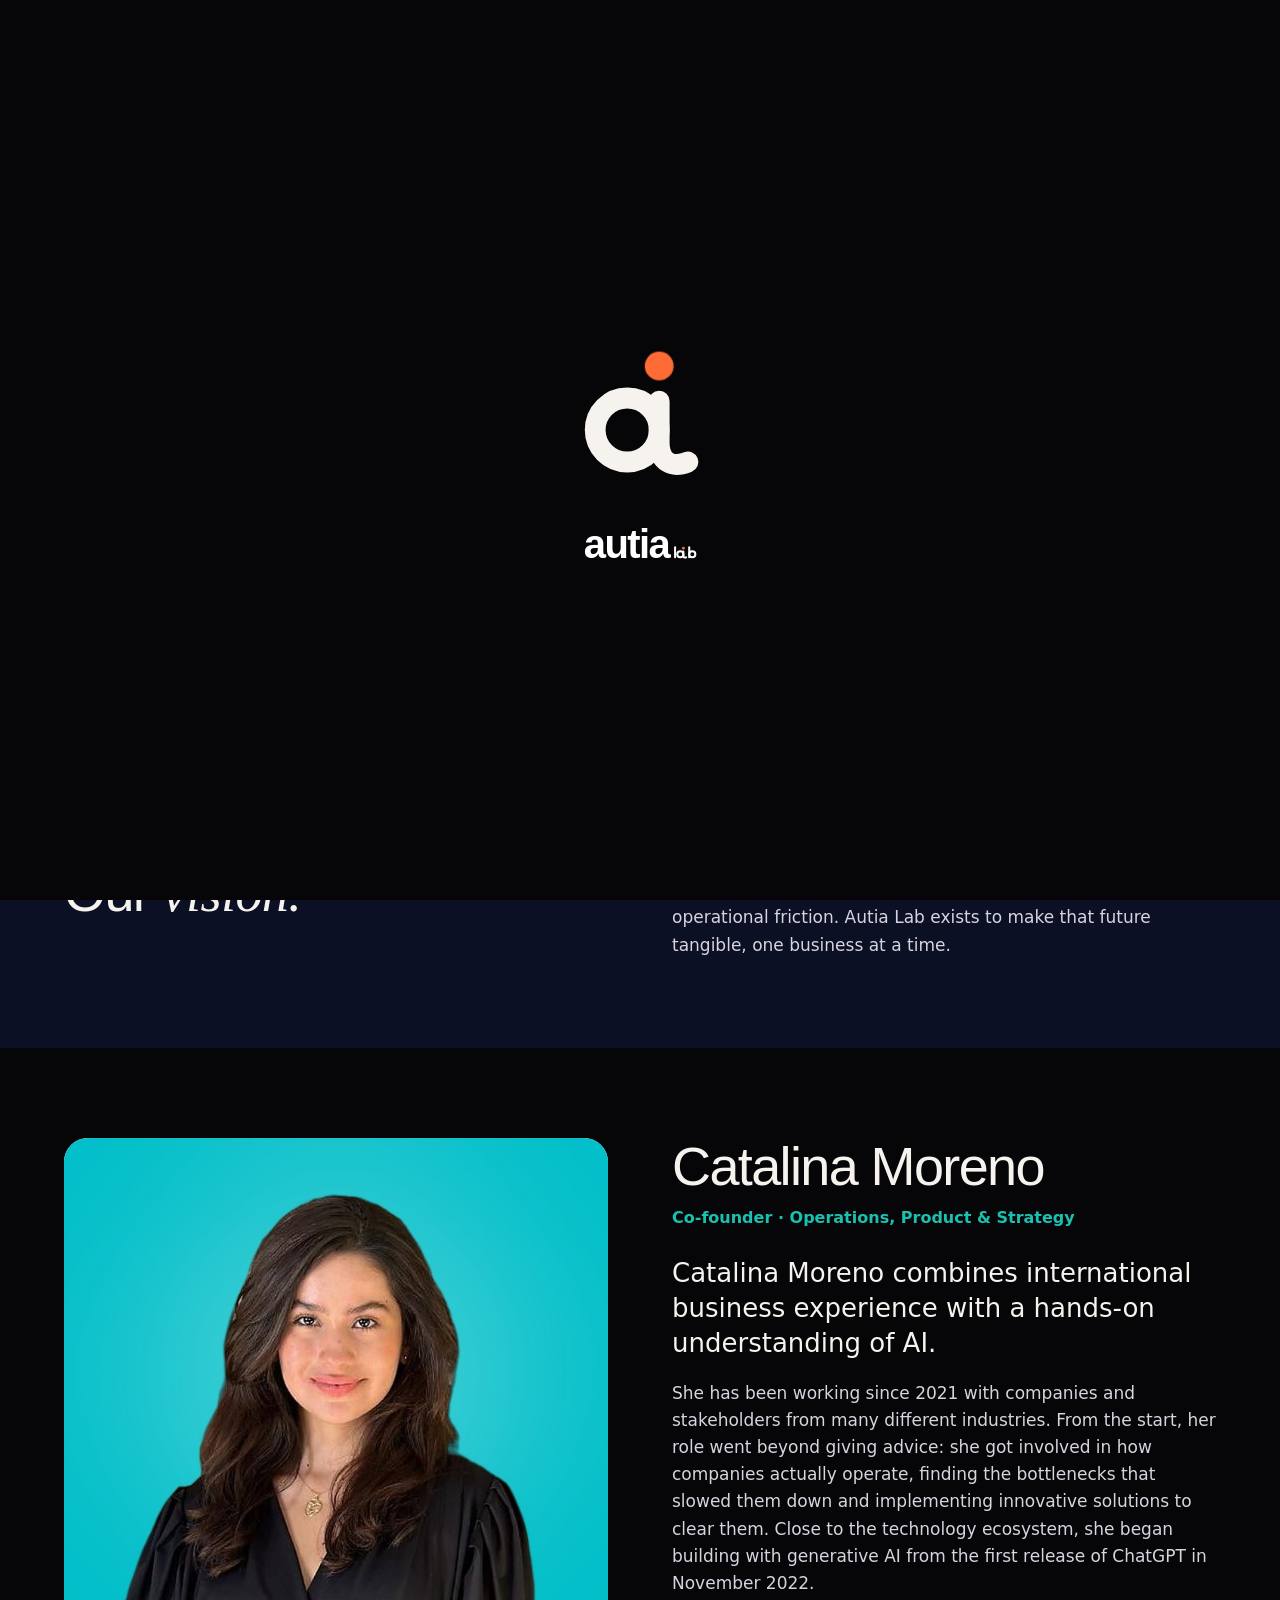
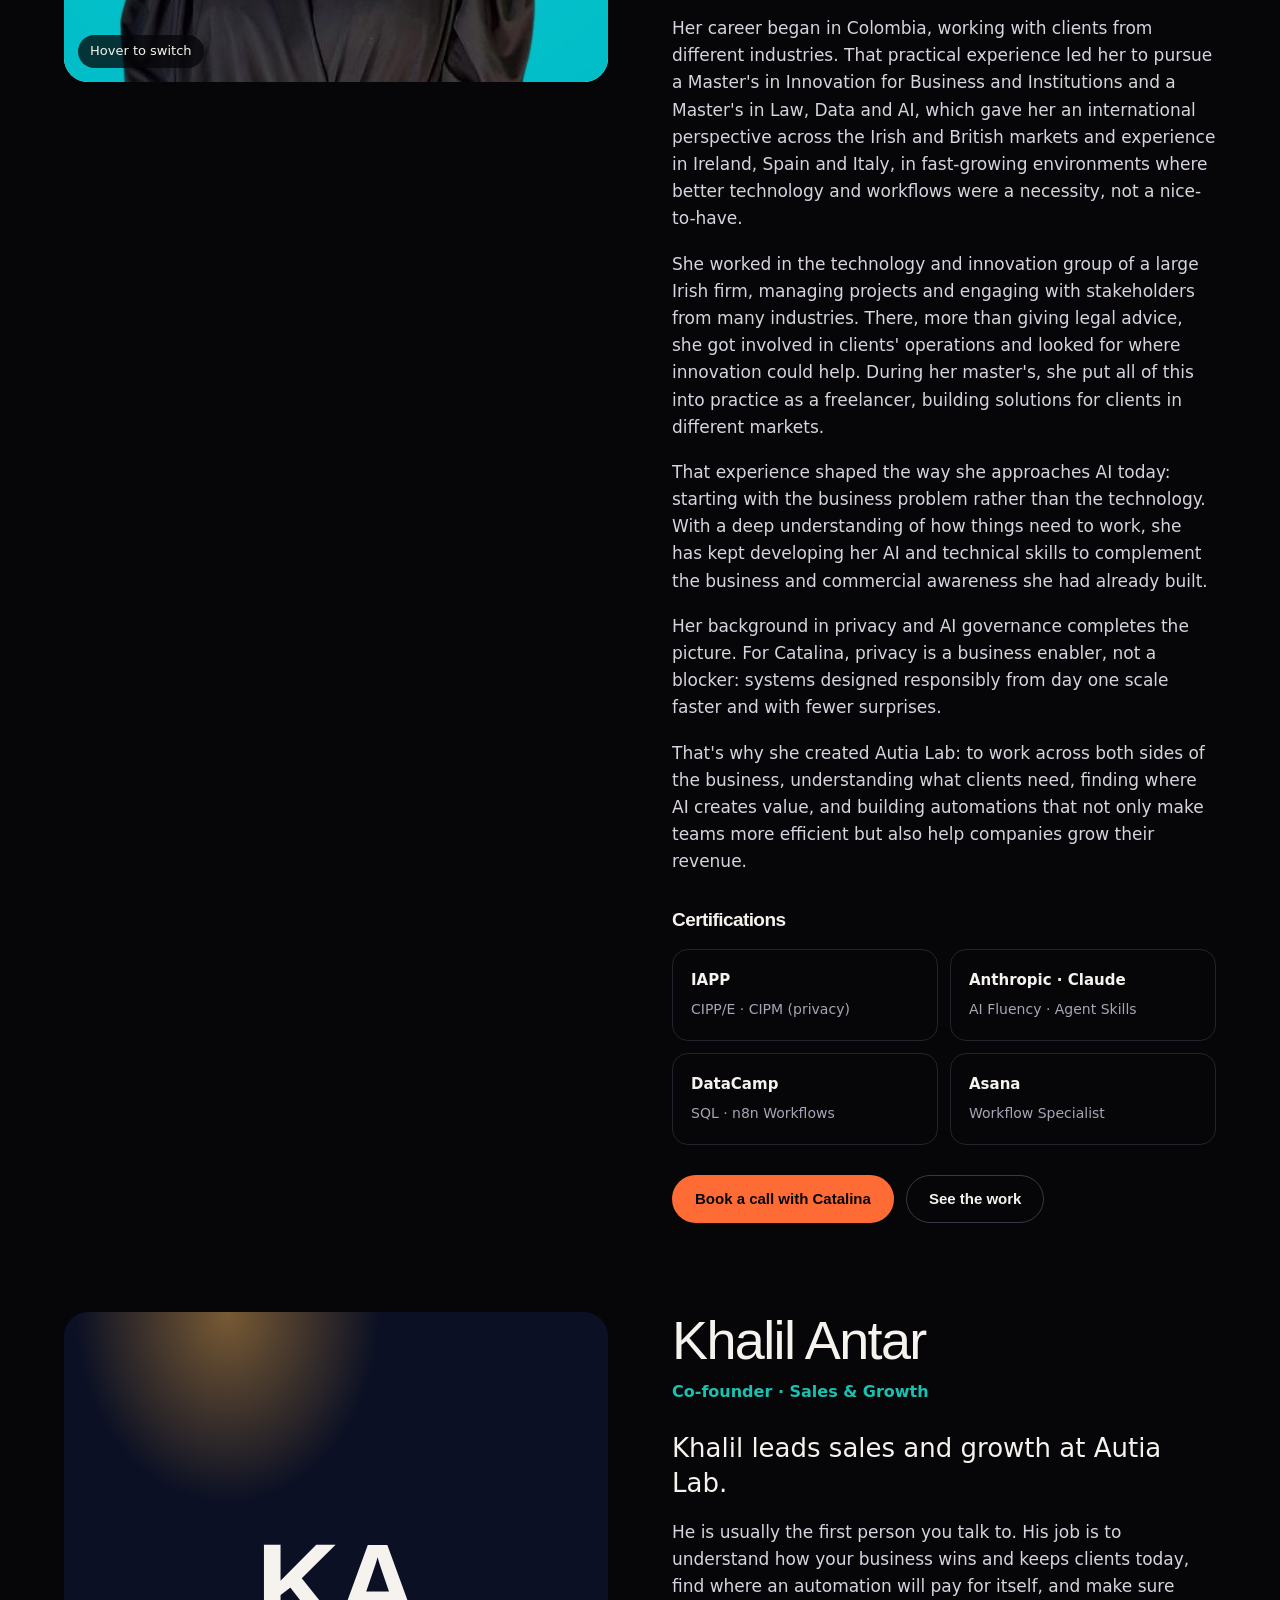
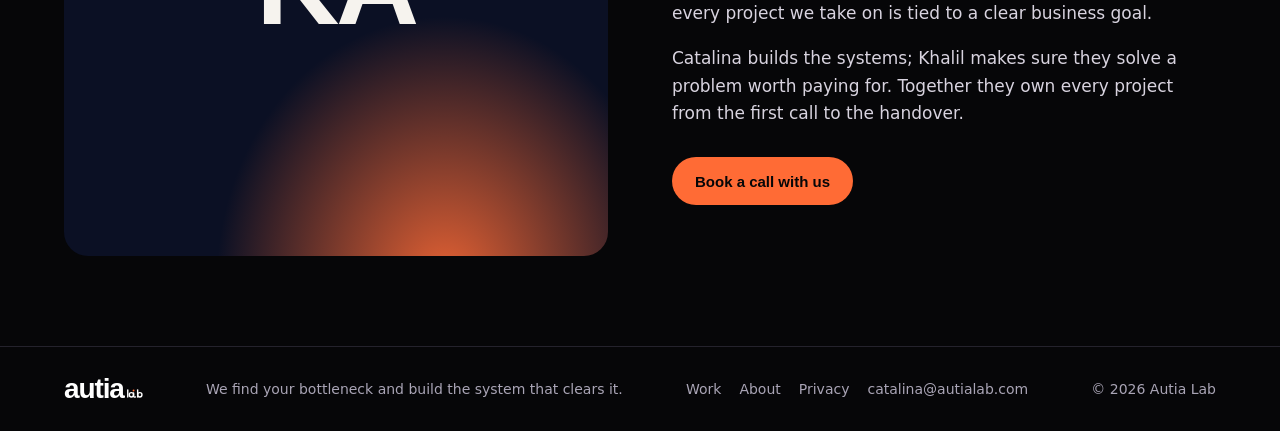
==== commit 90e138e2: "Add team section, Otto mascot, privacy notice, clean URLs, robots, sitemap, CSP - Team section (Cata" ====
--- a/about.html
+++ b/about.html
@@ -2,6 +2,8 @@
 <html lang="en" data-title-en="About · Autia Lab" data-title-es="Nosotros · Autia Lab">
 <head>
 <meta charset="utf-8">
+<meta http-equiv="Content-Security-Policy" content="default-src 'self'; script-src 'self'; style-src 'self' 'unsafe-inline' https://fonts.googleapis.com; font-src https://fonts.gstatic.com; img-src 'self' data:; connect-src 'self'; base-uri 'self'; form-action 'self'; object-src 'none'">
+<meta name="referrer" content="strict-origin-when-cross-origin">
 <meta name="viewport" content="width=device-width, initial-scale=1">
 <title>About · Autia Lab</title>
 <meta name="description" content="Catalina Moreno founded Autia Lab to combine business strategy, AI and privacy into systems that help companies operate and grow.">
@@ -9,21 +11,21 @@
 <link rel="icon" href="data:image/svg+xml,%3Csvg xmlns='http://www.w3.org/2000/svg' viewBox='0 0 100 100'%3E%3Crect width='100' height='100' rx='22' fill='%23060608'/%3E%3Ccircle cx='42' cy='60' r='20' fill='none' stroke='white' stroke-width='13'/%3E%3Cpath d='M62 42V68C62 80 70 84 80 80' fill='none' stroke='white' stroke-width='13' stroke-linecap='round'/%3E%3Ccircle cx='62' cy='20' r='9' fill='%23FF6B35'/%3E%3C/svg%3E">
 <link rel="preconnect" href="https://fonts.googleapis.com"><link rel="preconnect" href="https://fonts.gstatic.com" crossorigin>
 <link href="https://fonts.googleapis.com/css2?family=Gabarito:wght@900&family=Instrument+Sans:wght@400;500;600;700&family=Instrument+Serif:ital@0;1&display=swap" rel="stylesheet">
-<link rel="stylesheet" href="assets/site.css?v=3">
+<link rel="stylesheet" href="/assets/site.css?v=5">
 </head>
 <body>
 <div id="intro" aria-hidden="true"><div><svg class="iso" viewBox="0 0 100 100" aria-hidden="true"><circle cx="42" cy="60" r="20" fill="none" stroke="#F6F3EE" stroke-width="13"/><path d="M62 42V68C62 80 70 84 80 80" fill="none" stroke="#F6F3EE" stroke-width="13" stroke-linecap="round"/><circle class="node" cx="62" cy="20" r="9" fill="#FF6B35"/></svg><div class="word"><span class="logo" style="font-size:40px">autia<svg viewBox="0 6 148 84" fill="none" stroke-width="13" stroke-linecap="round" aria-hidden="true"><path d="M7 14V80" stroke="currentColor"/><circle cx="41" cy="60" r="20" stroke="currentColor"/><path d="M61 42V68C61 80 69 84 79 80" stroke="currentColor"/><circle cx="61" cy="20" r="9" fill="#FF6B35" stroke="none"/><path d="M99 14V80" stroke="currentColor"/><circle cx="119" cy="60" r="20" stroke="currentColor"/></svg></span></div></div></div>
 <div id="chooser" role="dialog" aria-modal="true" aria-labelledby="chT"><div class="choose"><h2 id="chT">Choose your language</h2><p>Elige tu idioma</p><button type="button" data-set="en">English</button><button type="button" data-set="es">Español</button></div></div>
 <nav class="top" aria-label="Main"><div class="nav">
-<a class="logo" href="index.html" aria-label="Autia Lab home">autia<svg viewBox="0 6 148 84" fill="none" stroke-width="13" stroke-linecap="round" aria-hidden="true"><path d="M7 14V80" stroke="currentColor"/><circle cx="41" cy="60" r="20" stroke="currentColor"/><path d="M61 42V68C61 80 69 84 79 80" stroke="currentColor"/><circle cx="61" cy="20" r="9" fill="#FF6B35" stroke="none"/><path d="M99 14V80" stroke="currentColor"/><circle cx="119" cy="60" r="20" stroke="currentColor"/></svg></a>
+<a class="logo" href="/" aria-label="Autia Lab home">autia<svg viewBox="0 6 148 84" fill="none" stroke-width="13" stroke-linecap="round" aria-hidden="true"><path d="M7 14V80" stroke="currentColor"/><circle cx="41" cy="60" r="20" stroke="currentColor"/><path d="M61 42V68C61 80 69 84 79 80" stroke="currentColor"/><circle cx="61" cy="20" r="9" fill="#FF6B35" stroke="none"/><path d="M99 14V80" stroke="currentColor"/><circle cx="119" cy="60" r="20" stroke="currentColor"/></svg></a>
 <div class="links" id="links">
-<a href="work.html"><span data-l="en">Work</span><span data-l="es">Casos</span></a>
-<a href="index.html#services"><span data-l="en">Services</span><span data-l="es">Servicios</span></a>
-<a href="index.html#process"><span data-l="en">Process</span><span data-l="es">Proceso</span></a>
-<a href="about.html" aria-current="page"><span data-l="en">About</span><span data-l="es">Nosotros</span></a>
+<a href="/work"><span data-l="en">Work</span><span data-l="es">Casos</span></a>
+<a href="/#services"><span data-l="en">Services</span><span data-l="es">Servicios</span></a>
+<a href="/#process"><span data-l="en">Process</span><span data-l="es">Proceso</span></a>
+<a href="/about" aria-current="page"><span data-l="en">About</span><span data-l="es">Nosotros</span></a>
 </div>
 <div class="lang" role="group" aria-label="Language"><button type="button" data-set="en" aria-pressed="true">EN</button><button type="button" data-set="es" aria-pressed="false">ES</button></div>
-<a class="btn pri" href="index.html#contact" data-book><span data-l="en">Book a call</span><span data-l="es">Agenda una llamada</span></a>
+<a class="btn pri" href="/#contact" data-book><span data-l="en">Book a call</span><span data-l="es">Agenda una llamada</span></a>
 <button class="menu" id="menu" aria-expanded="false" aria-controls="links">Menu</button>
 </div></nav>
 <header class="band hero" style="padding-bottom:clamp(56px,7vw,110px)">
@@ -54,11 +56,11 @@
 <section class="band" aria-labelledby="ct">
   <div class="wrap about2">
     <div class="pin">
-      <figure class="portrait" style="margin:0"><img class="ph" src="assets/catalina-photo.jpg" alt="Catalina Moreno, founder of Autia Lab" width="720" height="720"><img class="ht" src="assets/catalina-halftone.jpg" alt="" width="720" height="720"><figcaption data-l="en">Hover to switch</figcaption><figcaption data-l="es">Pasa el cursor</figcaption></figure>
+      <figure class="portrait" style="margin:0"><img class="ph" src="/assets/catalina-photo.jpg" alt="Catalina Moreno, co-founder of Autia Lab" width="720" height="720"><img class="ht" src="/assets/catalina-halftone.jpg" alt="" width="720" height="720"><figcaption data-l="en">Hover to switch</figcaption><figcaption data-l="es">Pasa el cursor</figcaption></figure>
     </div>
     <div>
       <h2 id="ct">Catalina Moreno</h2>
-      <p class="role" data-l="en">Founder · Autia Lab</p><p class="role" data-l="es">Fundadora · Autia Lab</p>
+      <p class="role" data-l="en">Co-founder · Operations, Product &amp; Strategy</p><p class="role" data-l="es">Cofundadora · Operaciones, Producto y Estrategia</p>
       <div class="bio" data-l="en">
         <p>Catalina Moreno combines international business experience with a hands-on understanding of AI.</p>
         <p>She has been working since 2021 with companies and stakeholders from many different industries. From the start, her role went beyond giving advice: she got involved in how companies actually operate, finding the bottlenecks that slowed them down and implementing innovative solutions to clear them. Close to the technology ecosystem, she began building with generative AI from the first release of ChatGPT in November 2022.</p>
@@ -84,17 +86,38 @@
         <div class="fact"><b>DataCamp</b><span>SQL · n8n Workflows</span></div>
         <div class="fact"><b>Asana</b><span>Workflow Specialist</span></div>
       </div>
-      <div class="ctas" style="margin-top:30px"><a class="btn pri" href="index.html#contact" data-book><span data-l="en">Book a call with Catalina</span><span data-l="es">Agenda una llamada con Catalina</span></a><a class="btn ghost" href="work.html"><span data-l="en">See the work</span><span data-l="es">Ver los casos</span></a></div>
+      <div class="ctas" style="margin-top:30px"><a class="btn pri" href="/#contact" data-book><span data-l="en">Book a call with Catalina</span><span data-l="es">Agenda una llamada con Catalina</span></a><a class="btn ghost" href="/work"><span data-l="en">See the work</span><span data-l="es">Ver los casos</span></a></div>
+    </div>
+  </div>
+</section>
+
+<section class="band" id="khalil" aria-labelledby="kt" style="padding-top:0">
+  <div class="wrap about2">
+    <div class="pin"><figure class="portrait initials" style="margin:0" aria-label="Khalil Antar"><span aria-hidden="true">KA</span></figure></div>
+    <div>
+      <h2 id="kt">Khalil Antar</h2>
+      <p class="role" data-l="en">Co-founder · Sales &amp; Growth</p><p class="role" data-l="es">Cofundador · Ventas y Crecimiento</p>
+      <div class="bio" data-l="en">
+        <p>Khalil leads sales and growth at Autia Lab.</p>
+        <p>He is usually the first person you talk to. His job is to understand how your business wins and keeps clients today, find where an automation will pay for itself, and make sure every project we take on is tied to a clear business goal.</p>
+        <p>Catalina builds the systems; Khalil makes sure they solve a problem worth paying for. Together they own every project from the first call to the handover.</p>
+      </div>
+      <div class="bio" data-l="es">
+        <p>Khalil lidera las ventas y el crecimiento de Autia Lab.</p>
+        <p>Normalmente es la primera persona con la que hablas. Su trabajo es entender cómo tu empresa consigue y mantiene clientes hoy, encontrar dónde una automatización se paga sola y asegurarse de que cada proyecto que tomamos esté atado a una meta clara de negocio.</p>
+        <p>Catalina construye los sistemas; Khalil se asegura de que resuelvan un problema por el que vale la pena pagar. Juntos acompañan cada proyecto desde la primera llamada hasta la entrega.</p>
+      </div>
+      <div class="ctas" style="margin-top:30px"><a class="btn pri" href="/#contact" data-book><span data-l="en">Book a call with us</span><span data-l="es">Agenda una llamada con nosotros</span></a></div>
     </div>
   </div>
 </section>
 
 <footer><div class="foot">
-<a class="logo" href="index.html" aria-label="Autia Lab" style="font-size:28px">autia<svg viewBox="0 6 148 84" fill="none" stroke-width="13" stroke-linecap="round" aria-hidden="true"><path d="M7 14V80" stroke="currentColor"/><circle cx="41" cy="60" r="20" stroke="currentColor"/><path d="M61 42V68C61 80 69 84 79 80" stroke="currentColor"/><circle cx="61" cy="20" r="9" fill="#FF6B35" stroke="none"/><path d="M99 14V80" stroke="currentColor"/><circle cx="119" cy="60" r="20" stroke="currentColor"/></svg></a>
+<a class="logo" href="/" aria-label="Autia Lab" style="font-size:28px">autia<svg viewBox="0 6 148 84" fill="none" stroke-width="13" stroke-linecap="round" aria-hidden="true"><path d="M7 14V80" stroke="currentColor"/><circle cx="41" cy="60" r="20" stroke="currentColor"/><path d="M61 42V68C61 80 69 84 79 80" stroke="currentColor"/><circle cx="61" cy="20" r="9" fill="#FF6B35" stroke="none"/><path d="M99 14V80" stroke="currentColor"/><circle cx="119" cy="60" r="20" stroke="currentColor"/></svg></a>
 <span data-l="en">We find your bottleneck and build the system that clears it.</span><span data-l="es">Encontramos tu cuello de botella y construimos el sistema que lo destapa.</span>
-<nav aria-label="Footer"><a href="work.html"><span data-l="en">Work</span><span data-l="es">Casos</span></a><a href="about.html"><span data-l="en">About</span><span data-l="es">Nosotros</span></a><a href="mailto:catalina@autialab.com">catalina@autialab.com</a></nav>
+<nav aria-label="Footer"><a href="/work"><span data-l="en">Work</span><span data-l="es">Casos</span></a><a href="/about"><span data-l="en">About</span><span data-l="es">Nosotros</span></a><a href="/privacy"><span data-l="en">Privacy</span><span data-l="es">Privacidad</span></a><a href="mailto:catalina@autialab.com">catalina@autialab.com</a></nav>
 <span>© <span class="yr">2026</span> Autia Lab</span>
 </div></footer>
-<script src="assets/site.js?v=3"></script>
+<script src="/assets/site.js?v=5"></script>
 </body>
 </html>
--- a/assets/site.css
+++ b/assets/site.css
@@ -212,3 +212,25 @@
 @media(max-width:980px){.links,.nav>.btn{display:none}.menu{display:inline-flex;align-items:center;margin-left:auto}.links.open{display:flex;position:absolute;top:100%;left:0;right:0;flex-direction:column;gap:0;background:var(--bg);border-bottom:1px solid var(--line);padding:8px max(5vw,16px)}.links.open a{padding:12px 0;font-size:17px}.hgrid,.head,.tgrid,.eco,.about2,.cgrid,.ex{grid-template-columns:minmax(0,1fr)}.feat{grid-template-columns:minmax(0,1fr)}.proc{grid-template-columns:repeat(2,minmax(0,1fr));row-gap:36px}.proc::before{display:none}}
 @media(max-width:640px){.svc,.row,.inds,.facts,.stats{grid-template-columns:minmax(0,1fr)}.stat+.stat{padding-left:0;border-left:0;border-top:1px solid var(--line)}.tabs{flex-direction:row;overflow-x:auto;border-right:0;border-bottom:1px solid var(--line)}.tabs button{flex:none;border-bottom:0;border-right:1px solid var(--line);min-height:56px;font-size:15px}.tabs button[aria-selected=true]::after{display:none}.proc{grid-template-columns:minmax(0,1fr)}.ecofig{height:340px}.bar{flex-direction:column;align-items:flex-start}.iconrow{grid-template-columns:repeat(2,minmax(0,1fr))}.demo .cv{grid-template-columns:minmax(0,1fr)}.demo .play{top:18px;bottom:auto;width:54px;height:54px}.logo{font-size:28px}}
 @media(prefers-reduced-motion:reduce){html{scroll-behavior:auto}.btn,.portrait img{transition:none}#intro .node,#intro .word{animation:none;opacity:1}}
+
+/* team, initials, Otto mascot, consent (v5) */
+.team{display:grid;grid-template-columns:repeat(2,minmax(0,1fr));gap:clamp(24px,4vw,56px);margin-top:36px}
+.mate h3{font-size:24px;margin-top:22px}
+.mate .role{margin:6px 0 12px}
+.mate p:not(.role){color:#d8d3df;margin-bottom:14px;max-width:52ch}
+.mate .portrait{max-width:420px}
+.portrait.initials{display:flex;align-items:center;justify-content:center;background:radial-gradient(60% 70% at 70% 105%,rgba(255,107,53,.9) 0%,rgba(255,107,53,0) 70%),radial-gradient(40% 50% at 30% 0%,rgba(255,181,71,.45) 0%,rgba(255,181,71,0) 70%),var(--night)}
+.portrait.initials span{font-family:Gabarito,sans-serif;font-weight:900;font-size:clamp(64px,9vw,120px);color:var(--cream);letter-spacing:-.03em}
+.ottobar{display:flex;align-items:center;gap:20px;margin:8px 0 32px;padding:14px 22px 14px 10px;border:1px solid var(--line);border-radius:20px;background:var(--panel)}
+.ottobar p{color:#d8d3df;font-size:16px;max-width:70ch}
+.otto{width:120px;height:120px;flex:none;object-fit:contain}
+.otto-wave{width:170px;height:170px;margin-top:28px}
+.consent{font-size:13px;color:var(--mute)}
+.consent a,.legal a{color:var(--amb)}
+.legal{max-width:78ch}
+.legal h2{font-size:clamp(22px,2.4vw,28px);margin:40px 0 12px}
+.legal p,.legal li{color:#d8d3df;font-size:16px;line-height:1.6;margin-bottom:10px}
+.legal ul{padding-left:20px}
+.legal table{border-collapse:collapse;width:100%;margin:10px 0 18px;font-size:15px}
+.legal th,.legal td{border:1px solid var(--line);padding:10px;text-align:left;vertical-align:top;color:#d8d3df}
+@media(max-width:980px){.team{grid-template-columns:minmax(0,1fr)}.ottobar{flex-direction:column;text-align:center;padding:18px}}
